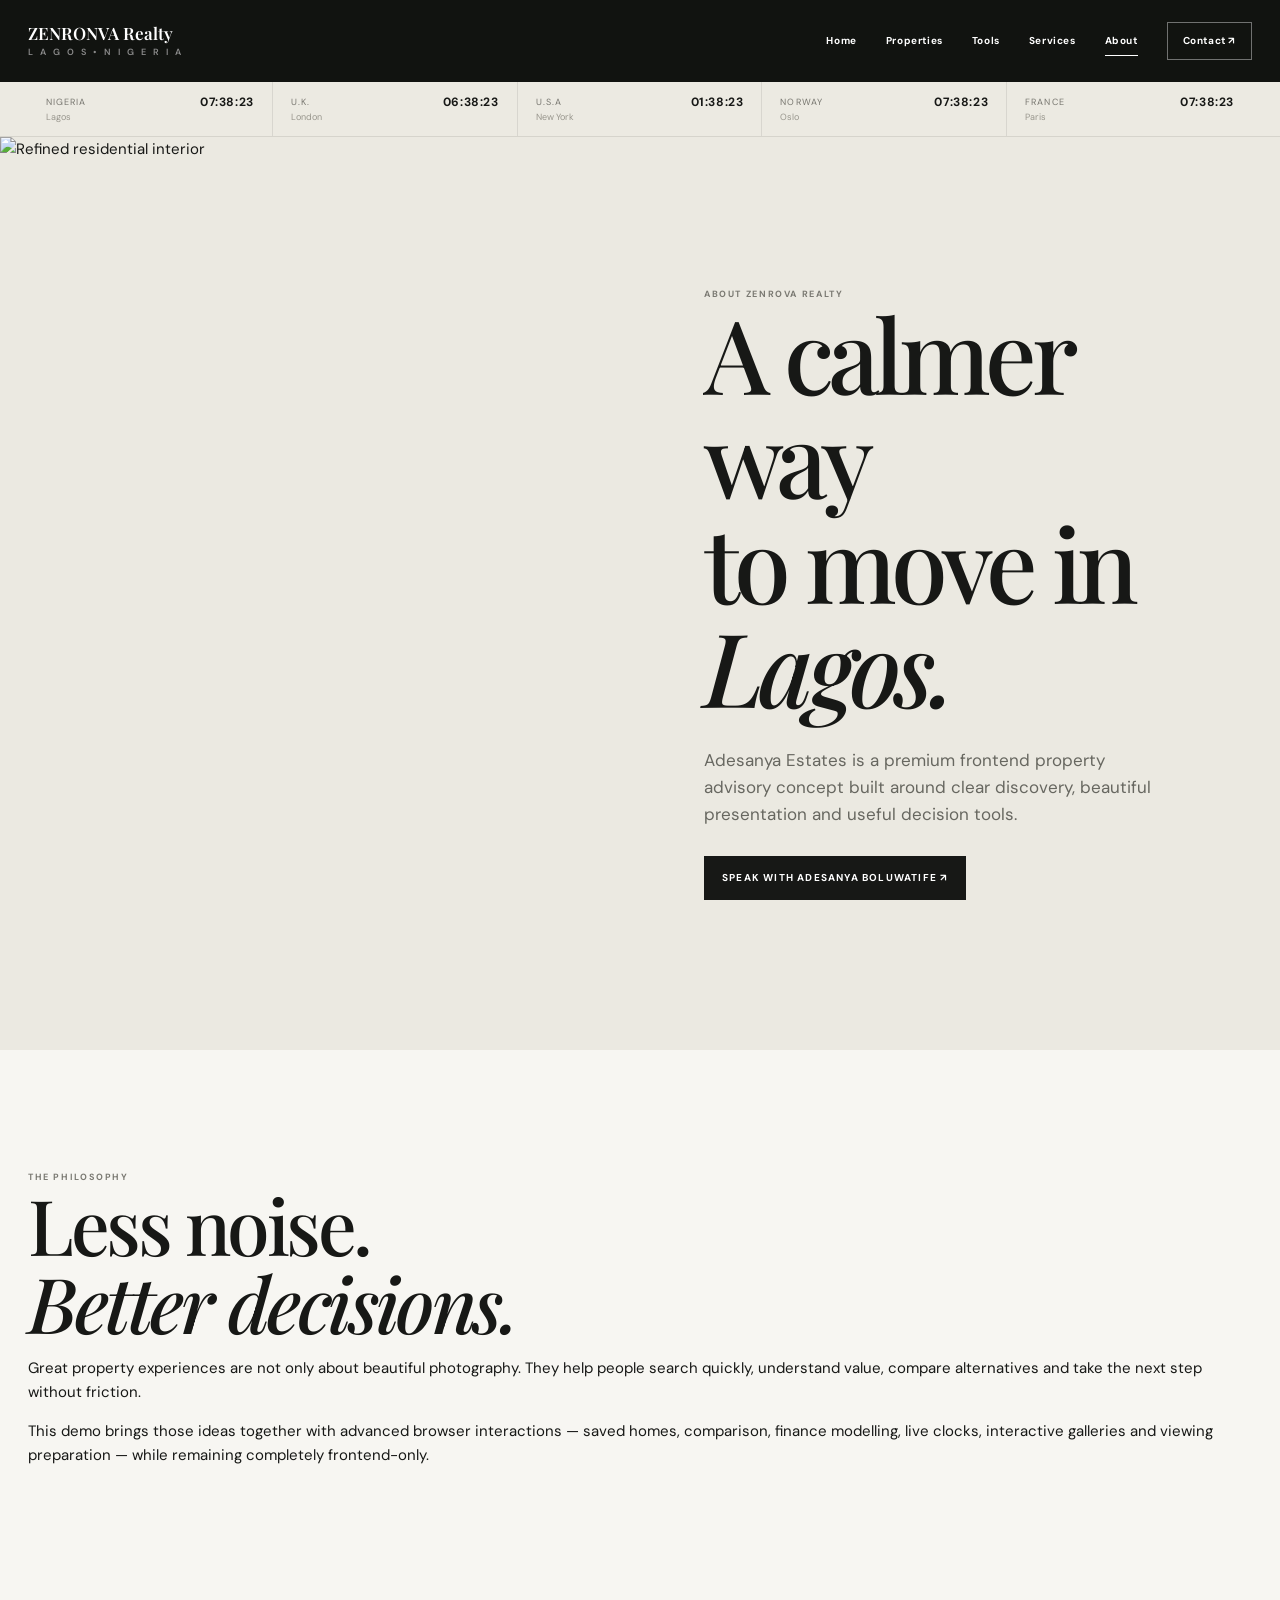
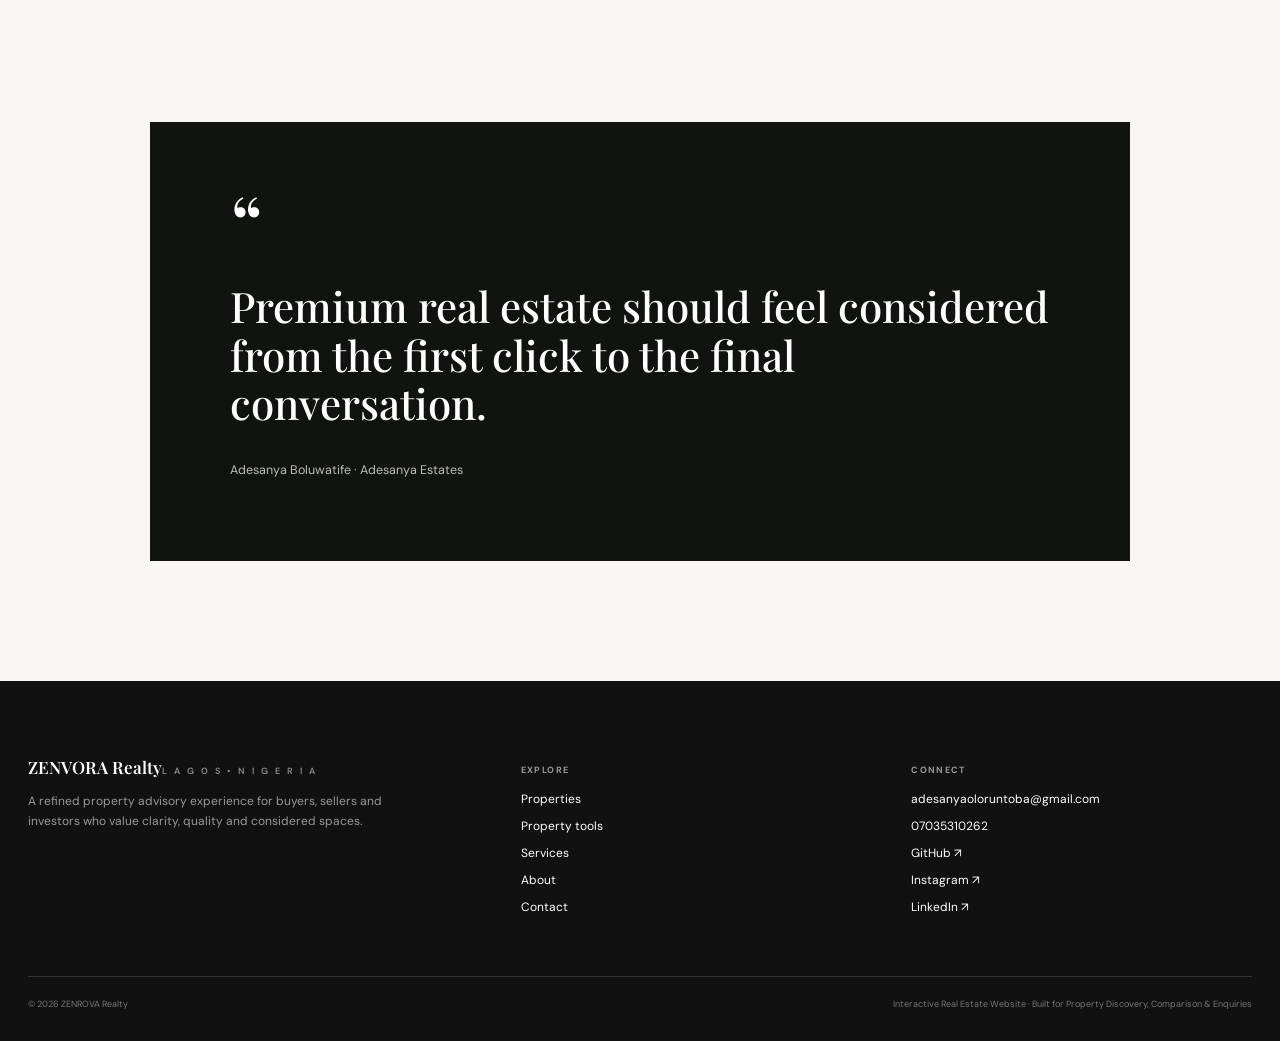
==== about.html @ c03d4b24 "Add files via upload" ====
<!doctype html>
<html lang="en">

<head>
    <meta charset="utf-8">
    <meta name="viewport" content="width=device-width,initial-scale=1">
    <meta name="description" content="About Adesanya Estates and Adesanya Boluwatife.">
    <title>About — ZENROVA Realty</title>
    <link rel="stylesheet" href="styles.css">
    <link rel="icon" href="assets/images/d3aab230-2fa8-4fbe-bbcf-b0b6bb29197e.png">
</head>

<body data-page="about">
    <div id="site-header"></div>
    <main>
        <section class="about-hero">
            <div class="about-photo"><img
                    src="https://images.unsplash.com/photo-1600566753190-17f0baa2a6c3?auto=format&fit=crop&w=1800&q=88"
                    alt="Refined residential interior"></div>
            <div class="about-intro"><span class="eyebrow">About ZENROVA Realty</span>
                <h1>A calmer way<br>to move in <em>Lagos.</em></h1>
                <p>Adesanya Estates is a premium frontend property advisory concept built around clear discovery,
                    beautiful presentation and useful decision tools.</p><a class="btn btn-dark"
                    href="contact.html">Speak with Adesanya Boluwatife ↗</a>
            </div>
        </section>
        <section class="section container narrow"><span class="eyebrow">The philosophy</span>
            <h2>Less noise.<br><em>Better decisions.</em></h2>
            <p>Great property experiences are not only about beautiful photography. They help people search quickly,
                understand value, compare alternatives and take the next step without friction.</p>
            <p>This demo brings those ideas together with advanced browser interactions — saved homes, comparison,
                finance modelling, live clocks, interactive galleries and viewing preparation — while remaining
                completely frontend-only.</p>
        </section>
        <section class="section">
            <div class="container">
                <div class="quote-card"><span>“</span>
                    <blockquote>Premium real estate should feel considered from the first click to the final
                        conversation.</blockquote><small>Adesanya Boluwatife · Adesanya Estates</small>
                </div>
            </div>
        </section>
    </main>
    <div id="site-footer"></div>
    <script src="assets/data.js"></script>
    <script src="app.js"></script>
</body>

</html>
---- styles.css ----
@import url('https://fonts.googleapis.com/css2?family=DM+Sans:wght@400;500;600;700&family=Playfair+Display:ital,wght@0,500;0,600;1,500;1,600&display=swap');

:root {
    --ink: #171816;
    --muted: #686861;
    --paper: #f7f6f2;
    --soft: #ebe9e1;
    --line: #d7d5ce;
    --dark: #111310;
    --accent: #b7a98c;
    --scroll-progress: 0%;
    --ease: cubic-bezier(.2, .75, .2, 1)
}

* {
    box-sizing: border-box
}

html {
    scroll-behavior: smooth
}

body {
    margin: 0;
    background: var(--paper);
    color: var(--ink);
    font-family: "DM Sans", Arial, sans-serif;
    font-size: 15px;
    line-height: 1.6
}

body:before {
    content: "";
    position: fixed;
    z-index: 9999;
    top: 0;
    left: 0;
    height: 2px;
    width: var(--scroll-progress);
    background: var(--ink);
    transition: width .1s linear
}

body.page-leaving {
    opacity: .92
}

a {
    color: inherit;
    text-decoration: none
}

button,
input,
select,
textarea {
    font: inherit
}

button {
    cursor: pointer;
    border: 0
}

img {
    display: block;
    width: 100%;
    object-fit: cover
}

.container {
    width: min(100% - 56px, 1240px);
    margin: auto
}

.section {
    padding: 120px 0
}

.eyebrow {
    display: block;
    font-size: 9px;
    letter-spacing: .18em;
    text-transform: uppercase;
    font-weight: 700;
    color: #7a7972
}

.eyebrow.light {
    color: #bdbdb5
}

h1,
h2,
h3 {
    font-family: "Playfair Display", Georgia, serif;
    font-weight: 500;
    line-height: 1.02;
    margin: 0
}

h1 {
    font-size: clamp(58px, 8vw, 118px);
    letter-spacing: -.055em
}

h2 {
    font-size: clamp(46px, 6vw, 82px);
    letter-spacing: -.045em
}

h3 {
    font-size: 32px
}

em {
    font-style: italic
}

.text-link {
    font-size: 11px;
    text-transform: uppercase;
    letter-spacing: .1em;
    border-bottom: 1px solid #999;
    padding-bottom: 4px
}

.text-link.light {
    color: #fff;
    border-color: #aaa
}

.btn {
    display: inline-flex;
    align-items: center;
    justify-content: center;
    gap: 18px;
    padding: 14px 18px;
    font-size: 10px;
    letter-spacing: .12em;
    text-transform: uppercase;
    font-weight: 700;
    transition: transform .25s var(--ease), background .25s, color .25s
}

.btn:hover {
    transform: translateY(-2px)
}

.btn-dark {
    background: var(--ink);
    color: #fff
}

.btn-light {
    background: #fff;
    color: var(--ink)
}

.btn-outline {
    border: 1px solid #999
}

.btn.small {
    padding: 10px 13px
}

.outline-pill {
    background: transparent;
    border: 1px solid #c8c6be;
    border-radius: 999px;
    padding: 9px 13px;
    font-size: 10px;
    letter-spacing: .06em
}

.hidden {
    display: none !important
}

/* Header + world clocks */
.site-header{
    position:fixed;
    top:0;
    left:0;
    width:100%;
    z-index:80;
    color:#fff;
    background:#111310;
    transition:background .35s,backdrop-filter .35s
}

.site-header.scrolled {
    background: #f7f6f2eF;
    color: var(--ink);
    backdrop-filter: blur(18px);
    box-shadow: 0 1px 0 #0000000a
}

.nav {
    height: 82px;
    display: flex;
    align-items: center;
    justify-content: space-between
}

.brand {
    display: inline-flex;
    flex-direction: column;
    align-items: flex-start;
    gap: 6px;
    text-decoration: none;
    color: inherit;
}

.brand strong {
    font-family: "Playfair Display", serif;
    font-size: 17px;
    font-weight: 600;
    line-height: 1;
}

.brand small {
    font-family: "DM Sans", sans-serif;
    font-size: 9px;
    font-weight: 600;
    letter-spacing: 0.28em;
    line-height: 1;
    color: #8a8a8a;
}

.nav-links {
    display: flex;
    align-items: center;
    gap: 29px
}

.nav-links a {
    font-size: 10px;
    font-weight: 700;
    letter-spacing: .06em;
    position: relative
}

.nav-links a:not(.nav-cta):after {
    content: "";
    position: absolute;
    left: 0;
    right: 100%;
    bottom: -7px;
    height: 1px;
    background: currentColor;
    transition: right .3s
}

.nav-links a:hover:after,
.nav-links a.active:after {
    right: 0
}

.nav-cta {
    border: 1px solid #ffffff66;
    padding: 10px 15px
}

.scrolled .nav-cta {
    border-color: #aaa
}

.menu-btn {
    display: none;
    background: transparent;
    color: inherit;
    font-size: 22px
}

.world-clock-strip {
    position: relative;
    margin-top: 82px;
    background: #eceae2;
    border-bottom: 1px solid #d6d4cc;
    z-index: 40
}

.clock-row {
    display: grid;
    grid-template-columns: repeat(5, 1fr)
}

.clock-item {
    padding: 11px 18px;
    border-right: 1px solid #d8d6cf;
    display: grid;
    grid-template-columns: auto 1fr;
    column-gap: 10px;
    align-items: center
}

.clock-item:last-child {
    border: 0
}

.clock-item span {
    font-size: 9px;
    text-transform: uppercase;
    letter-spacing: .12em;
    color: #77766f
}

.clock-item strong {
    font-size: 12px;
    letter-spacing: .05em;
    text-align: right
}

.clock-item small {
    grid-column: 1/-1;
    color: #98968d;
    font-size: 9px;
    margin-top: -2px
}

/* Home */
.hero {
    min-height: 820px;
    position: relative;
    color: #fff;
    display: flex;
    align-items: flex-end;
    overflow: hidden
}

.hero-media {
    position: absolute;
    inset: 0
}

.hero-media img {
    height: 100%;
    transform: scale(1.04);
    animation: heroIn 1.4s var(--ease) both
}

.hero-shade {
    position: absolute;
    inset: 0;
    background: linear-gradient(180deg, #0005 0%, #0001 40%, #0009 100%)
}

.hero-content {
    position: relative;
    padding: 120px 0 110px
}

.hero-content h1 {
    max-width: 850px;
    margin: 12px 0 22px
}

.hero-content p {
    max-width: 600px;
    color: #e4e4dd;
    font-size: 18px
}

.hero-actions {
    display: flex;
    align-items: center;
    gap: 25px;
    margin-top: 32px
}

.hero-scroll {
    position: absolute;
    right: 28px;
    bottom: 30px;
    font-size: 9px;
    letter-spacing: .14em;
    writing-mode: vertical-rl
}

.search-panel-wrap {
    margin-top: -1px;
    background: var(--paper);
    position: relative;
    z-index: 5
}

.search-panel {
    display: grid;
    grid-template-columns: 1.6fr 1fr 1fr auto;
    gap: 20px;
    align-items: end;
    padding: 25px;
    background: #fff;
    box-shadow: 0 20px 60px #00000010
}

.search-intro strong {
    display: block;
    font: 500 25px "Playfair Display";
    margin-top: 7px
}

.search-panel label,
.filter-field>span,
.contact-form label {
    display: block;
    font-size: 9px;
    text-transform: uppercase;
    letter-spacing: .13em;
    color: #777
}

.search-panel select,
.filter-field input,
.filter-field select {
    display: block;
    width: 100%;
    border: 0;
    border-bottom: 1px solid #aaa;
    background: transparent;
    padding: 10px 0;
    outline: 0
}

.section-head {
    display: flex;
    justify-content: space-between;
    align-items: end;
    margin-bottom: 55px
}

.section-head h2 {
    margin-top: 8px
}

.property-grid {
    display: grid;
    grid-template-columns: repeat(3, 1fr);
    gap: 50px 25px
}

.property-card {
    min-width: 0;
    position: relative;
    transform: perspective(900px) rotateX(var(--rx, 0)) rotateY(var(--ry, 0));
    transition: transform .45s var(--ease), box-shadow .45s
}

.property-card:hover {
    z-index: 2;
    box-shadow: 0 22px 50px #00000012
}

.property-media-wrap {
    position: relative
}

.property-image {
    height: 430px;
    position: relative;
    overflow: hidden;
    background: #ddd;
    display: block
}

.property-image img {
    height: 100%;
    transition: transform .8s var(--ease), filter .5s
}

.property-card:hover .property-image img {
    transform: scale(1.05)
}

.property-badge {
    position: absolute;
    top: 16px;
    left: 16px;
    background: #f7f6f2;
    padding: 7px 10px;
    font-size: 9px;
    font-weight: 700;
    letter-spacing: .12em;
    text-transform: uppercase
}

.image-count {
    position: absolute;
    right: 16px;
    bottom: 16px;
    background: #111b;
    color: #fff;
    padding: 6px 9px;
    font-size: 9px;
    letter-spacing: .08em
}

.heart {
    position: absolute;
    right: 16px;
    top: 16px;
    width: 38px;
    height: 38px;
    border-radius: 50%;
    background: #fff;
    display: grid;
    place-items: center;
    font-size: 16px;
    z-index: 2;
    transition: transform .25s, background .25s, color .25s
}

.heart:hover {
    transform: scale(1.08)
}

.heart.saved {
    background: var(--ink);
    color: #fff
}

.property-info {
    padding: 18px 0
}

.property-meta {
    display: flex;
    justify-content: space-between;
    gap: 15px;
    color: #777;
    font-size: 9px;
    text-transform: uppercase;
    letter-spacing: .09em
}

.property-info h3 {
    font-size: 30px;
    margin: 9px 0
}

.card-desc {
    font-size: 12px;
    color: #777;
    max-width: 480px;
    margin: 0 0 16px
}

.property-bottom {
    display: flex;
    justify-content: space-between;
    align-items: center;
    gap: 15px
}

.price {
    font-size: 15px;
    font-weight: 700
}

.card-actions {
    display: flex;
    align-items: center;
    gap: 14px
}

.compare-btn {
    background: transparent;
    border-bottom: 1px solid #bbb;
    padding: 3px 0;
    font-size: 9px;
    text-transform: uppercase;
    letter-spacing: .08em
}

.compare-btn.selected {
    font-weight: 700;
    border-color: var(--ink)
}

.editorial-band {
    background: var(--soft);
    padding: 120px 0
}

.editorial-grid {
    display: grid;
    grid-template-columns: 1.05fr .95fr;
    gap: 110px;
    align-items: center
}

.editorial-image {
    height: 680px;
    overflow: hidden
}

.editorial-image img {
    height: 100%
}

.editorial-copy p {
    max-width: 500px;
    color: #666;
    margin: 28px 0 32px
}

.stats-grid {
    display: grid;
    grid-template-columns: repeat(4, 1fr);
    border-top: 1px solid #ccc
}

.stats-grid div {
    padding: 34px 15px;
    border-right: 1px solid #ccc
}

.stats-grid div:last-child {
    border: 0
}

.stats-grid strong {
    display: block;
    font: 500 55px "Playfair Display"
}

.stats-grid span {
    font-size: 9px;
    text-transform: uppercase;
    letter-spacing: .1em;
    color: #777
}

.cta-section {
    background: var(--dark);
    color: #fff;
    padding: 130px 0
}

.cta-inner {
    text-align: center
}

.cta-inner h2 {
    margin: 10px auto 35px
}

/* Listing */
.page-hero {
    padding: 125px 0 95px;
    background: var(--soft)
}

.page-hero p {
    max-width: 600px;
    font-size: 17px;
    color: #676760;
    margin-top: 25px
}

.listing-section {
    padding: 40px 0 120px
}

.filters {
    display: grid;
    grid-template-columns: 2fr repeat(5, 1fr) auto;
    gap: 18px;
    align-items: end;
    border-bottom: 1px solid #ccc;
    padding-bottom: 22px
}

.filter-field span {
    display: block;
    margin-bottom: 2px
}

.filter-reset {
    background: none;
    text-transform: uppercase;
    font-size: 9px;
    letter-spacing: .12em;
    padding: 11px 0;
    border-bottom: 1px solid #aaa
}

.advanced-filter-row {
    display: grid;
    grid-template-columns: 1fr 1fr 1fr;
    gap: 18px;
    margin-top: 18px
}

.range-wrap {
    display: grid;
    grid-template-columns: 1fr 1fr;
    gap: 12px
}

.range-wrap input {
    min-width: 0
}

.listing-meta {
    display: flex;
    justify-content: space-between;
    padding: 25px 0;
    font-size: 9px;
    color: #777;
    text-transform: uppercase;
    letter-spacing: .1em
}

.empty-state {
    text-align: center;
    padding: 90px 20px
}

.empty-state p {
    color: #777
}

.favourites-link {
    position: fixed;
    right: 24px;
    bottom: 24px;
    z-index: 70;
    background: #171816;
    color: #fff;
    padding: 13px 15px;
    box-shadow: 0 15px 35px #0003;
    font-size: 10px;
    text-transform: uppercase;
    letter-spacing: .08em
}

.fav-count {
    background: #fff;
    color: #111;
    border-radius: 999px;
    padding: 2px 6px;
    margin-left: 7px
}

.compare-bar {
    position: fixed;
    left: 50%;
    bottom: 20px;
    transform: translate(-50%, 20px);
    opacity: 0;
    pointer-events: none;
    width: min(92%, 850px);
    background: #171816;
    color: #fff;
    padding: 14px 16px;
    z-index: 75;
    display: flex;
    justify-content: space-between;
    align-items: center;
    gap: 20px;
    box-shadow: 0 20px 50px #0004;
    transition: opacity .35s, transform .35s
}

.compare-bar.show {
    opacity: 1;
    transform: translate(-50%, 0);
    pointer-events: auto
}

.compare-bar strong {
    font-size: 11px;
    display: block
}

.compare-bar span {
    font-size: 10px;
    color: #aaa
}

.compare-bar-actions {
    display: flex;
    align-items: center;
    gap: 14px;
    white-space: nowrap
}

.bar-clear {
    background: transparent;
    color: #fff;
    font-size: 10px
}

/* Services */
.service-explorer {
    padding: 100px 0 120px
}

.service-tabs {
    display: grid;
    grid-template-columns: repeat(4, 1fr);
    border-top: 1px solid #ccc
}

.service-tab {
    text-align: left;
    background: transparent;
    border-bottom: 1px solid #ccc;
    padding: 25px 22px 25px 0;
    display: flex;
    flex-direction: column;
    gap: 5px
}

.service-tab.active {
    border-bottom: 2px solid var(--ink)
}

.service-tab span {
    font-size: 9px;
    color: #999;
    letter-spacing: .14em
}

.service-tab strong {
    font: 500 24px "Playfair Display"
}

.service-tab small {
    color: #777;
    font-size: 10px
}

.service-panel {
    margin-top: 30px;
    background: #e8e6de;
    min-height: 500px;
    display: grid;
    grid-template-columns: 1fr 1fr;
    overflow: hidden
}

.service-panel-copy {
    padding: 65px
}

.service-panel-copy h2 {
    font-size: 55px;
    margin: 15px 0 18px
}

.service-panel-copy p {
    max-width: 500px;
    color: #666
}

.service-checks {
    display: grid;
    grid-template-columns: 1fr 1fr;
    gap: 10px 25px;
    margin: 28px 0
}

.service-checks span {
    font-size: 11px
}

.service-panel-visual {
    position: relative;
    background: linear-gradient(135deg, #2a2d29, #111310);
    display: grid;
    place-items: center;
    transform: perspective(1000px) rotateX(var(--rx, 0)) rotateY(var(--ry, 0));
    transition: transform .45s var(--ease)
}

.orbit-card {
    width: 260px;
    height: 320px;
    border: 1px solid #ffffff33;
    color: #fff;
    display: flex;
    flex-direction: column;
    justify-content: flex-end;
    padding: 25px;
    transform: rotate(-6deg);
    box-shadow: 0 35px 70px #0005
}

.orbit-card span {
    font: 500 65px "Playfair Display";
    margin-bottom: auto
}

.orbit-card strong {
    font: 500 28px "Playfair Display"
}

.orbit-card small {
    color: #aaa
}

.floating-stat {
    position: absolute;
    right: 30px;
    top: 30px;
    background: #f4f2eb;
    color: #111;
    padding: 18px 20px;
    display: flex;
    flex-direction: column
}

.floating-stat strong {
    font: 500 28px "Playfair Display"
}

.floating-stat span {
    font-size: 9px;
    text-transform: uppercase;
    letter-spacing: .1em;
    color: #777
}

.process-grid {
    display: grid;
    grid-template-columns: repeat(4, 1fr);
    gap: 1px;
    background: #ccc;
    margin-top: 70px
}

.process-grid article {
    background: var(--paper);
    padding: 35px
}

.process-grid span {
    font-size: 9px;
    color: #999
}

.process-grid h3 {
    font-size: 26px;
    margin: 50px 0 12px
}

.process-grid p {
    font-size: 12px;
    color: #777
}

/* Tools */
.tools-intro {
    padding: 100px 0 65px
}

.tools-grid {
    display: grid;
    grid-template-columns: 1fr 1fr;
    gap: 25px;
    padding-bottom: 120px
}

.tool-card {
    background: #fff;
    border: 1px solid #e0ded6;
    padding: 35px;
    box-shadow: 0 15px 40px #00000006
}

.tool-card h2 {
    font-size: 43px;
    margin: 8px 0 12px
}

.tool-card p {
    font-size: 12px;
    color: #777;
    max-width: 500px
}

.tool-fields {
    display: grid;
    grid-template-columns: 1fr 1fr;
    gap: 18px;
    margin: 25px 0
}

.tool-fields label {
    font-size: 9px;
    text-transform: uppercase;
    letter-spacing: .12em;
    color: #777
}

.tool-fields input,
.tool-fields select {
    width: 100%;
    padding: 11px 0;
    border: 0;
    border-bottom: 1px solid #aaa;
    background: transparent;
    outline: 0
}

.tool-result {
    background: #efede5;
    padding: 24px;
    margin-top: 20px
}

.tool-result strong {
    display: block;
    font: 500 44px "Playfair Display"
}

.result-grid {
    display: grid;
    grid-template-columns: repeat(3, 1fr);
    gap: 12px;
    margin-top: 20px
}

.result-grid div {
    border-top: 1px solid #ccc;
    padding-top: 10px
}

.result-grid b {
    display: block;
    font-size: 14px
}

.result-grid small {
    color: #777;
    font-size: 9px;
    text-transform: uppercase
}

.bar-chart {
    display: flex;
    height: 14px;
    margin-top: 22px;
    background: #ddd
}

.bar-segment {
    height: 100%
}

.bar-segment.principal {
    background: #272a26
}

.bar-segment.interest {
    background: #aaa89f
}

.tool-note {
    font-size: 9px;
    color: #888;
    margin-top: 12px
}

.utility-strip {
    background: var(--dark);
    color: #fff;
    padding: 80px 0
}

.utility-grid {
    display: grid;
    grid-template-columns: repeat(3, 1fr);
    gap: 40px
}

.utility-grid h3 {
    font-size: 28px
}

.utility-grid p {
    font-size: 11px;
    color: #aaa
}

/* About/contact */
.about-hero {
    min-height: 750px;
    display: grid;
    grid-template-columns: 1fr 1fr;
    background: var(--soft)
}

.about-photo img {
    height: 100%;
    min-height: 750px
}

.about-intro {
    padding: 150px 10%;
    align-self: center
}

.about-intro p {
    max-width: 470px;
    font-size: 17px;
    color: #676760;
    margin: 28px 0
}

.quote-card {
    background: var(--dark);
    color: #fff;
    padding: 80px;
    max-width: 980px;
    margin: auto
}

.quote-card>span {
    font: 80px "Playfair Display";
    line-height: .5
}

.quote-card blockquote {
    font: 500 42px/1.15 "Playfair Display";
    margin: 20px 0 30px
}

.quote-card small {
    color: #bbb
}

.contact-hero {
    background: var(--dark);
    color: #fff
}

.contact-hero p {
    color: #bbb
}

.contact-layout {
    display: grid;
    grid-template-columns: .8fr 1.2fr;
    gap: 110px;
    padding: 110px 0 140px
}

.contact-details h2 {
    margin: 0 0 40px
}

.contact-details>a,
.contact-details>span {
    display: block;
    margin: 10px 0;
    color: #666
}

.socials {
    display: flex;
    gap: 20px;
    margin-top: 35px
}

.socials a {
    font-size: 12px;
    border-bottom: 1px solid #aaa
}

.contact-form label {
    margin-bottom: 24px
}

.contact-form input,
.contact-form select,
.contact-form textarea {
    display: block;
    width: 100%;
    border: 0;
    border-bottom: 1px solid #bbb;
    background: transparent;
    padding: 13px 0;
    font-size: 15px;
    outline: 0;
    resize: vertical
}

.form-row {
    display: grid;
    grid-template-columns: 1fr 1fr;
    gap: 35px
}

.form-success {
    margin-top: 18px;
    padding: 15px;
    background: #e6eee6;
    font-size: 13px
}

.site-footer {
    background: #111;
    color: #fff;
    padding: 70px 0 30px
}

.footer-grid {
    display: grid;
    grid-template-columns: 1.3fr 1fr 1fr;
    gap: 50px
}

.footer-grid p {
    color: #999;
    max-width: 360px;
    font-size: 12px
}

.footer-grid h4 {
    font-size: 9px;
    text-transform: uppercase;
    letter-spacing: .15em;
    color: #999
}

.footer-grid a {
    display: block;
    margin: 8px 0;
    font-size: 12px
}

.footer-bottom {
    border-top: 1px solid #333;
    margin-top: 50px;
    padding-top: 20px;
    color: #777;
    font-size: 9px;
    display: flex;
    justify-content: space-between
}

/* Detail */
.property-detail-hero {
    padding: 70px 0 40px
}

.property-detail-head {
    display: flex;
    justify-content: space-between;
    align-items: end;
    margin-bottom: 30px
}

.property-detail-head h1 {
    font-size: clamp(52px, 7vw, 92px);
    max-width: 800px
}

.detail-price {
    font-size: 20px;
    white-space: nowrap
}

.detail-actions {
    display: flex;
    gap: 8px;
    margin-top: 20px;
    flex-wrap: wrap
}

.gallery-grid {
    display: grid;
    grid-template-columns: 1.6fr 1fr;
    grid-template-rows: 1fr 1fr;
    gap: 10px;
    height: 720px
}

.gallery-tile {
    position: relative;
    overflow: hidden;
    background: #ddd;
    padding: 0
}

.gallery-tile img {
    height: 100%;
    transition: transform .8s var(--ease)
}

.gallery-tile:hover img {
    transform: scale(1.04)
}

.gallery-main {
    grid-row: 1/3
}

.gallery-tile span {
    position: absolute;
    left: 18px;
    bottom: 18px;
    background: #111d;
    color: #fff;
    padding: 8px 11px;
    font-size: 9px;
    text-transform: uppercase;
    letter-spacing: .1em
}

.detail-layout {
    display: grid;
    grid-template-columns: 1.25fr .75fr;
    gap: 100px;
    padding: 70px 0 120px
}

.detail-stat-row {
    display: grid;
    grid-template-columns: repeat(4, 1fr);
    border-top: 1px solid #ccc;
    border-bottom: 1px solid #ccc;
    margin-bottom: 55px
}

.detail-stat-row div {
    padding: 18px 12px 18px 0;
    border-right: 1px solid #ccc
}

.detail-stat-row div:last-child {
    border: 0
}

.detail-stat-row strong {
    display: block;
    font: 500 29px "Playfair Display"
}

.detail-stat-row span {
    font-size: 9px;
    text-transform: uppercase;
    letter-spacing: .1em;
    color: #777
}

.detail-description {
    font-size: 18px;
    color: #60605a;
    max-width: 720px
}

.feature-list {
    display: grid;
    grid-template-columns: 1fr 1fr;
    border-top: 1px solid #ccc;
    margin-top: 40px
}

.feature-list div {
    padding: 15px 0;
    border-bottom: 1px solid #ccc;
    font-size: 11px
}

.feature-list span {
    float: right;
    color: #888
}

.detail-card {
    background: #e9e7df;
    padding: 30px;
    position: sticky;
    top: 105px
}

.detail-card h3 {
    font-size: 34px;
    margin: 8px 0 20px
}

.detail-card label {
    font-size: 9px;
    text-transform: uppercase;
    letter-spacing: .12em;
    color: #777;
    display: block;
    margin: 14px 0
}

.detail-card input,
.detail-card select {
    width: 100%;
    padding: 12px;
    border: 1px solid #ccc;
    background: #fff
}

.detail-card .btn {
    width: 100%;
    justify-content: space-between;
    margin-top: 15px
}

.mortgage-box {
    margin-top: 28px;
    border-top: 1px solid #ccc;
    padding-top: 20px
}

.mortgage-box>strong {
    font: 500 32px "Playfair Display";
    display: block;
    margin-top: 12px
}

.mortgage-box small {
    display: block;
    color: #777;
    font-size: 10px
}

.mini-calc {
    display: grid;
    grid-template-columns: 1fr 1fr 1fr;
    gap: 8px
}

.mini-calc label {
    font-size: 8px !important;
    margin: 5px 0 !important
}

.neighbourhood-card {
    margin-top: 55px;
    background: #e9e7df;
    padding: 30px;
    display: grid;
    grid-template-columns: 1.2fr .8fr;
    gap: 30px
}

.neighbourhood-card h3 {
    font-size: 30px;
    margin: 8px 0
}

.neighbourhood-card p {
    font-size: 11px;
    color: #777
}

.insight-grid {
    display: grid;
    grid-template-columns: 1fr 1fr;
    gap: 10px
}

.insight-grid span {
    border-top: 1px solid #ccc;
    padding-top: 12px
}

.insight-grid strong {
    display: block;
    font: 500 22px "Playfair Display"
}

.insight-grid small {
    font-size: 8px;
    text-transform: uppercase;
    color: #777
}

.lightbox {
    position: fixed;
    inset: 0;
    background: #080908f5;
    z-index: 200;
    display: flex;
    align-items: center;
    justify-content: center;
    padding: 50px
}

.lightbox figure {
    margin: 0;
    max-width: 90vw;
    max-height: 90vh;
    text-align: center
}

.lightbox img {
    max-height: 82vh;
    width: auto;
    max-width: 90vw
}

.lightbox figcaption {
    color: #bbb;
    font-size: 10px;
    margin-top: 8px
}

.lightbox button {
    position: absolute;
    background: none;
    color: #fff;
    font-size: 36px
}

.lightbox-close {
    right: 25px;
    top: 16px
}

.lightbox-prev {
    left: 25px
}

.lightbox-next {
    right: 25px
}

/* Compare */
.compare-section {
    padding: 90px 0 130px
}

.compare-head {
    display: flex;
    justify-content: space-between;
    align-items: end;
    margin-bottom: 45px
}

.compare-head p {
    color: #777
}

.compare-table-wrap {
    overflow: auto;
    background: #fff
}

.compare-table {
    border-collapse: collapse;
    width: 100%;
    min-width: 760px
}

.compare-table th,
.compare-table td {
    padding: 18px;
    border-bottom: 1px solid #ddd;
    text-align: left;
    vertical-align: top
}

.compare-table th:first-child,
.compare-table td:first-child {
    width: 150px;
    background: #f0eee7
}

.compare-table th img {
    width: 180px;
    height: 130px;
    margin-bottom: 12px
}

.compare-table th strong {
    display: block;
    font: 500 21px "Playfair Display"
}

.compare-table th button {
    margin-top: 8px;
    background: transparent;
    text-transform: uppercase;
    font-size: 8px;
    letter-spacing: .1em;
    border-bottom: 1px solid #aaa
}

/* Motion */
.reveal,
.reveal-card {
    opacity: 0;
    transform: translateY(25px);
    transition: opacity .8s var(--ease), transform .8s var(--ease)
}

.reveal.visible,
.reveal-card.visible {
    opacity: 1;
    transform: perspective(900px) rotateX(var(--rx, 0)) rotateY(var(--ry, 0))
}

.reveal-card:nth-child(2) {
    transition-delay: .06s
}

.reveal-card:nth-child(3) {
    transition-delay: .12s
}

@keyframes heroIn {
    from {
        opacity: 0;
        transform: scale(1.09)
    }

    to {
        opacity: 1;
        transform: scale(1.04)
    }
}

#toast {
    position: fixed;
    left: 50%;
    bottom: 26px;
    transform: translate(-50%, 15px);
    opacity: 0;
    background: #171816;
    color: #fff;
    padding: 13px 18px;
    z-index: 300;
    font-size: 11px;
    box-shadow: 0 15px 40px #0004;
    transition: opacity .25s, transform .25s;
    pointer-events: none
}

#toast.show {
    opacity: 1;
    transform: translate(-50%, 0)
}

@media(prefers-reduced-motion:reduce) {

    *,
    *:before,
    *:after {
        animation: none !important;
        transition: none !important;
        scroll-behavior: auto !important
    }

    .property-card,
    .service-panel-visual {
        transform: none !important
    }
}

@media(max-width:1000px) {
    .container {
        width: min(100% - 36px, 1240px)
    }

    .nav-links {
        display: none;
        position: absolute;
        top: 82px;
        left: 0;
        width: 100%;
        background: #f7f6f2;
        color: #171816;
        padding: 24px 18px;
        flex-direction: column;
        align-items: flex-start;
        gap: 18px;
        box-shadow: 0 15px 30px #0001
    }

    .nav-links.open {
        display: flex
    }

    .menu-btn {
        display: block
    }

    .nav-cta {
        border: 0;
        padding: 0
    }

    .clock-row {
        grid-template-columns: repeat(5, minmax(135px, 1fr));
        overflow: auto
    }

    .clock-item {
        min-width: 135px
    }

    .property-grid {
        grid-template-columns: 1fr 1fr
    }

    .search-panel {
        grid-template-columns: 1fr 1fr
    }

    .search-intro {
        grid-column: 1/-1
    }

    .filters {
        grid-template-columns: 1fr 1fr 1fr
    }

    .filter-field:first-child {
        grid-column: 1/-1
    }

    .advanced-filter-row {
        grid-template-columns: 1fr
    }

    .editorial-grid,
    .detail-layout,
    .contact-layout {
        grid-template-columns: 1fr;
        gap: 55px
    }

    .editorial-image {
        height: 540px
    }

    .service-tabs {
        grid-template-columns: 1fr 1fr
    }

    .service-panel,
    .tools-grid {
        grid-template-columns: 1fr
    }

    .service-panel-visual {
        min-height: 430px
    }

    .process-grid {
        grid-template-columns: 1fr 1fr
    }

    .detail-card {
        position: static
    }

    .footer-grid {
        grid-template-columns: 1fr 1fr
    }

    .gallery-grid {
        height: 580px
    }

    .neighbourhood-card {
        grid-template-columns: 1fr
    }

    .compare-head {
        display: block
    }

    .compare-head button {
        margin-top: 20px
    }
}

@media(max-width:600px) {
    h1 {
        font-size: 55px
    }

    .container {
        width: min(100% - 28px, 1240px)
    }

    .nav {
        height: 72px
    }

    .world-clock-strip {
        margin-top: 72px
    }

    .clock-row {
        width: 100%;
        overflow-x: auto
    }

    .clock-item {
        padding: 10px 12px
    }

    .hero {
        min-height: 690px
    }

    .hero-content {
        padding: 100px 0 75px
    }

    .hero-content p {
        font-size: 15px
    }

    .hero-actions {
        align-items: flex-start;
        flex-direction: column
    }

    .search-panel {
        grid-template-columns: 1fr;
        padding: 18px
    }

    .search-intro {
        grid-column: auto
    }

    .section {
        padding: 85px 0
    }

    .property-grid {
        grid-template-columns: 1fr;
        gap: 35px
    }

    .property-image {
        height: 430px
    }

    .section-head {
        display: block
    }

    .section-head .text-link {
        display: inline-block;
        margin-top: 20px
    }

    .editorial-band {
        padding: 70px 0
    }

    .editorial-image {
        height: 400px
    }

    .stats-grid {
        grid-template-columns: 1fr 1fr
    }

    .stats-grid strong {
        font-size: 40px
    }

    .cta-section {
        padding: 90px 0
    }

    .page-hero {
        padding: 100px 0 65px
    }

    .filters {
        grid-template-columns: 1fr
    }

    .filter-field:first-child {
        grid-column: auto
    }

    .service-tabs {
        grid-template-columns: 1fr
    }

    .service-panel-copy {
        padding: 35px
    }

    .service-panel-copy h2 {
        font-size: 43px
    }

    .service-checks {
        grid-template-columns: 1fr
    }

    .process-grid {
        grid-template-columns: 1fr
    }

    .tool-fields {
        grid-template-columns: 1fr
    }

    .result-grid {
        grid-template-columns: 1fr
    }

    .utility-grid {
        grid-template-columns: 1fr
    }

    .about-hero {
        grid-template-columns: 1fr
    }

    .about-photo img {
        min-height: 500px;
        height: 500px
    }

    .about-intro {
        padding: 75px 0
    }

    .quote-card {
        padding: 45px 25px
    }

    .quote-card blockquote {
        font-size: 30px
    }

    .form-row {
        grid-template-columns: 1fr;
        gap: 0
    }

    .contact-layout {
        padding: 75px 0
    }

    .property-detail-hero {
        padding-top: 45px
    }

    .property-detail-head {
        display: block
    }

    .detail-price {
        display: block;
        margin-top: 18px
    }

    .gallery-grid {
        height: 480px;
        grid-template-columns: 1fr 1fr;
        grid-template-rows: 280px 190px
    }

    .gallery-main {
        grid-column: 1/-1;
        grid-row: auto
    }

    .detail-stat-row {
        grid-template-columns: 1fr 1fr
    }

    .detail-stat-row div:nth-child(2) {
        border-right: 0
    }

    .mini-calc {
        grid-template-columns: 1fr 1fr 1fr
    }

    .compare-bar {
        bottom: 12px
    }

    .compare-bar span {
        display: none
    }

    .compare-bar-actions {
        gap: 8px
    }

    .favourites-link {
        right: 12px;
        bottom: 12px
    }

    .footer-grid {
        grid-template-columns: 1fr
    }

    .footer-bottom {
        display: block
    }

    .footer-bottom span {
        display: block;
        margin-top: 10px
    }
}
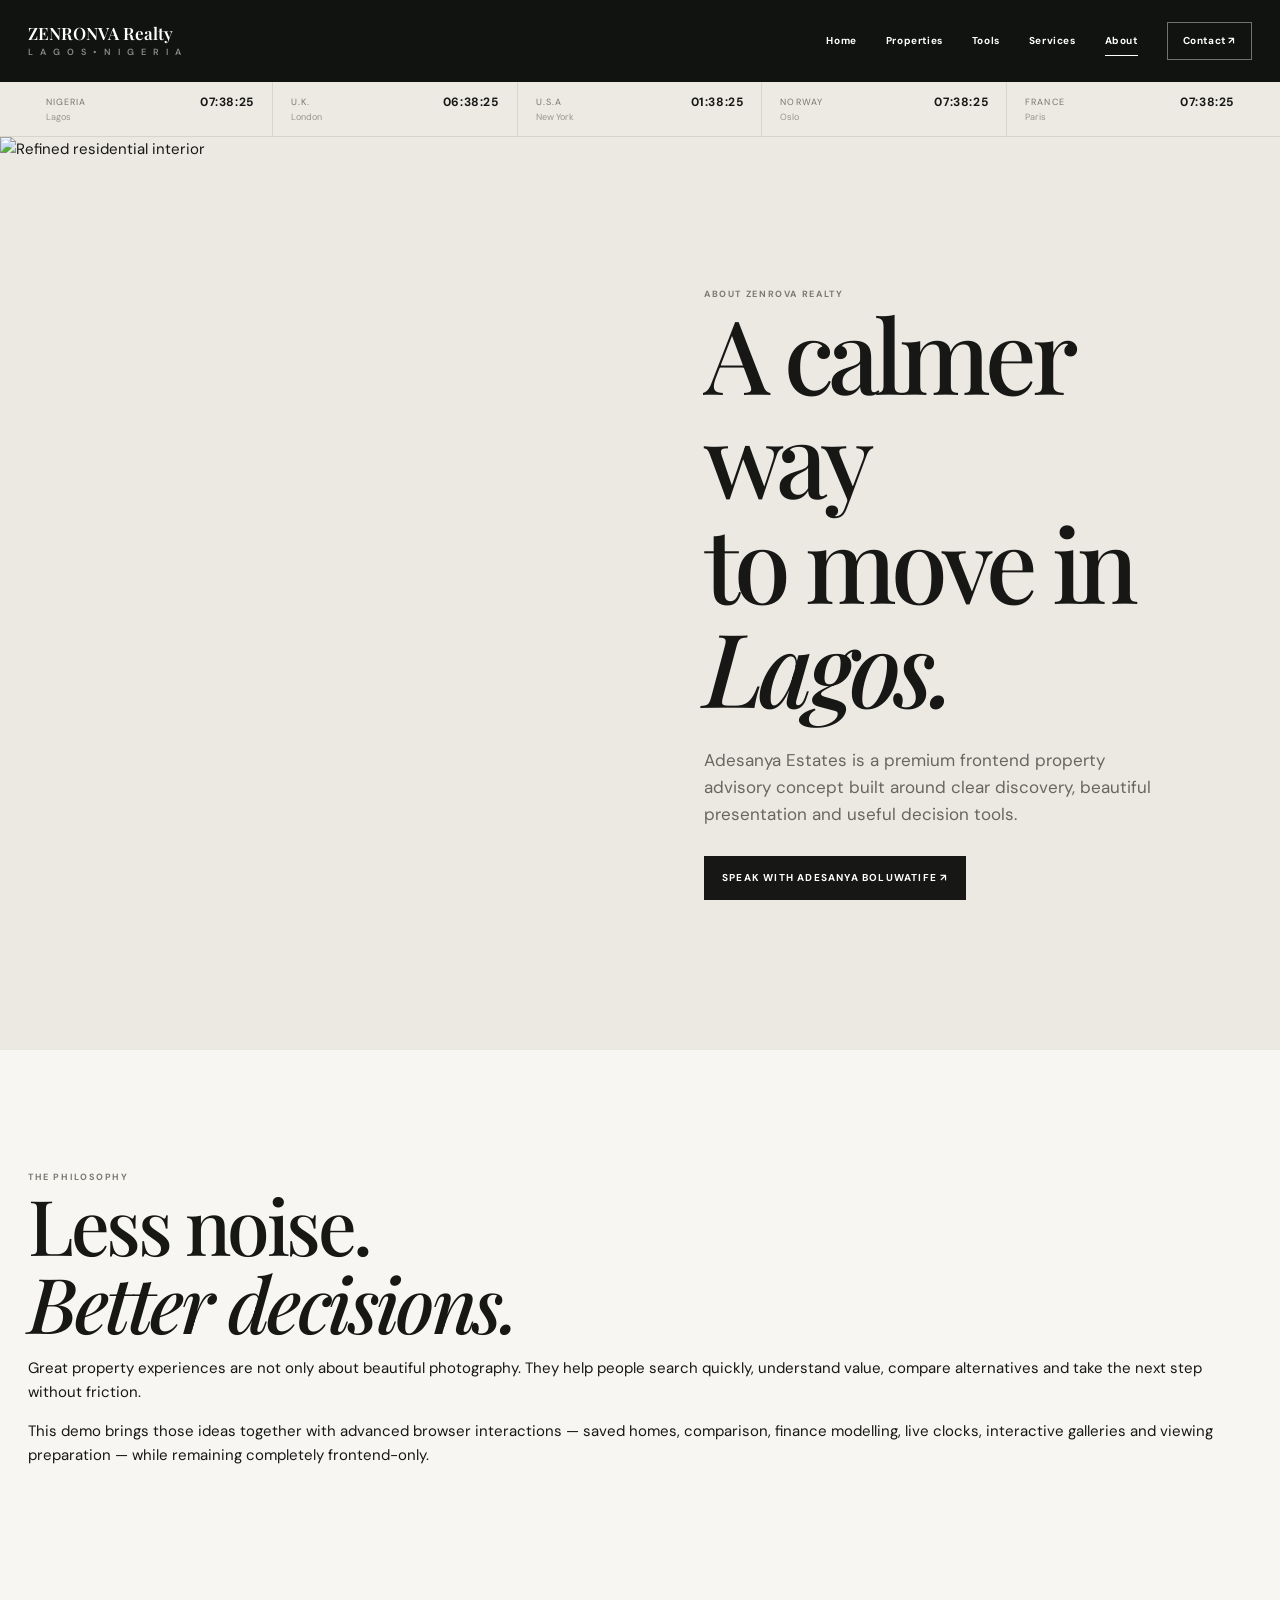
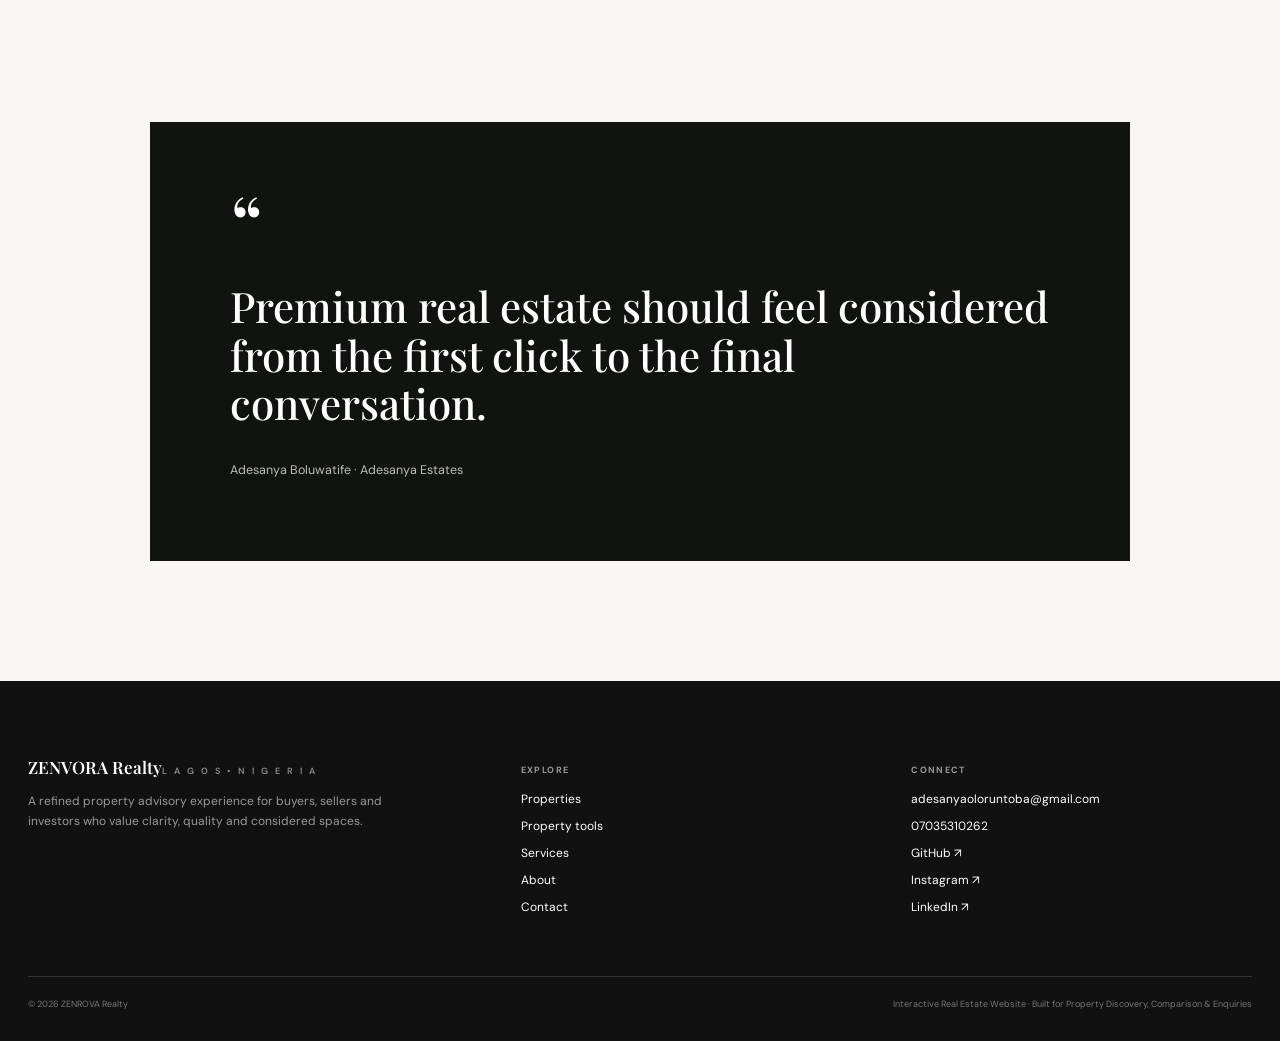
==== commit 70f98779: "Update about.html" ====
--- a/about.html
+++ b/about.html
@@ -4,10 +4,10 @@
 <head>
     <meta charset="utf-8">
     <meta name="viewport" content="width=device-width,initial-scale=1">
-    <meta name="description" content="About Adesanya Estates and Adesanya Boluwatife.">
+    <meta name="description" content="About ZENROVA Realty.">
     <title>About — ZENROVA Realty</title>
     <link rel="stylesheet" href="styles.css">
-    <link rel="icon" href="assets/images/d3aab230-2fa8-4fbe-bbcf-b0b6bb29197e.png">
+    <link rel="icon" href="Assets/d3aab230-2fa8-4fbe-bbcf-b0b6bb29197e.png">
 </head>
 
 <body data-page="about">
@@ -46,4 +46,4 @@
     <script src="app.js"></script>
 </body>
 
-</html>+</html>
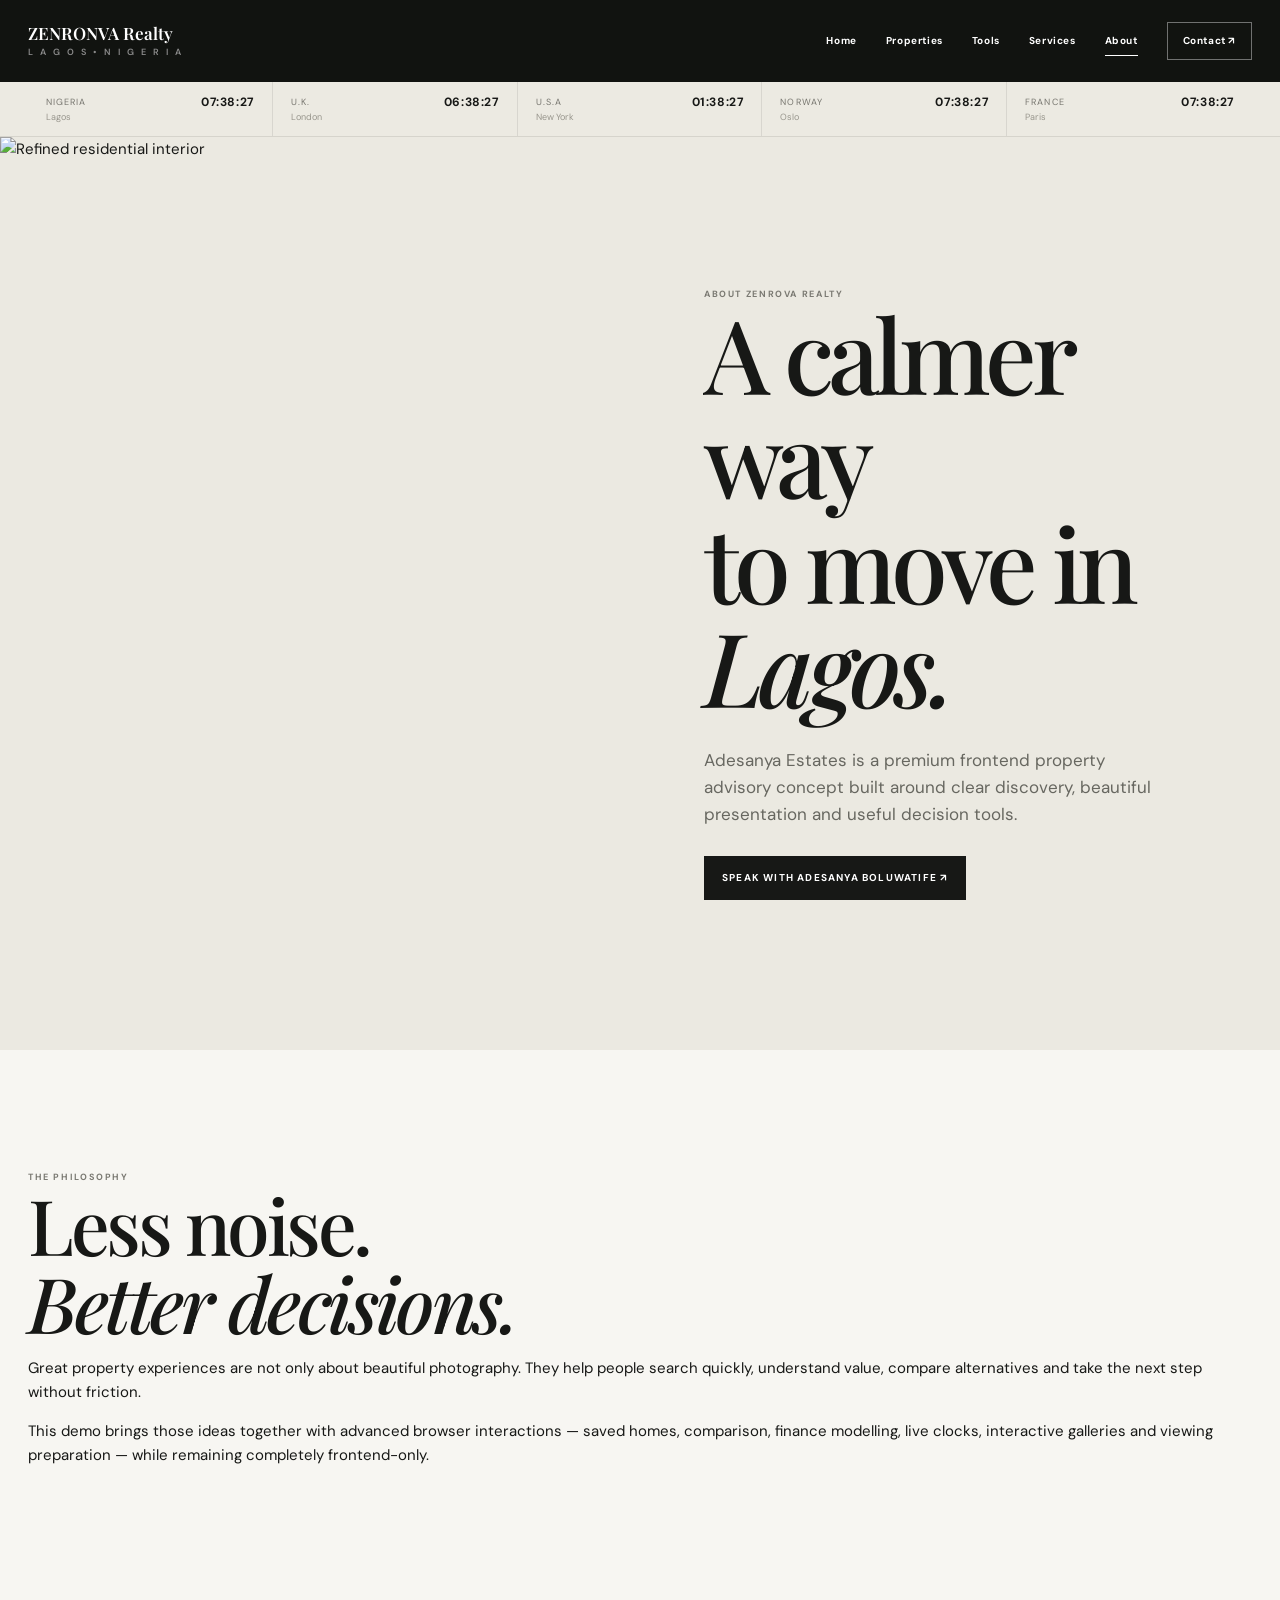
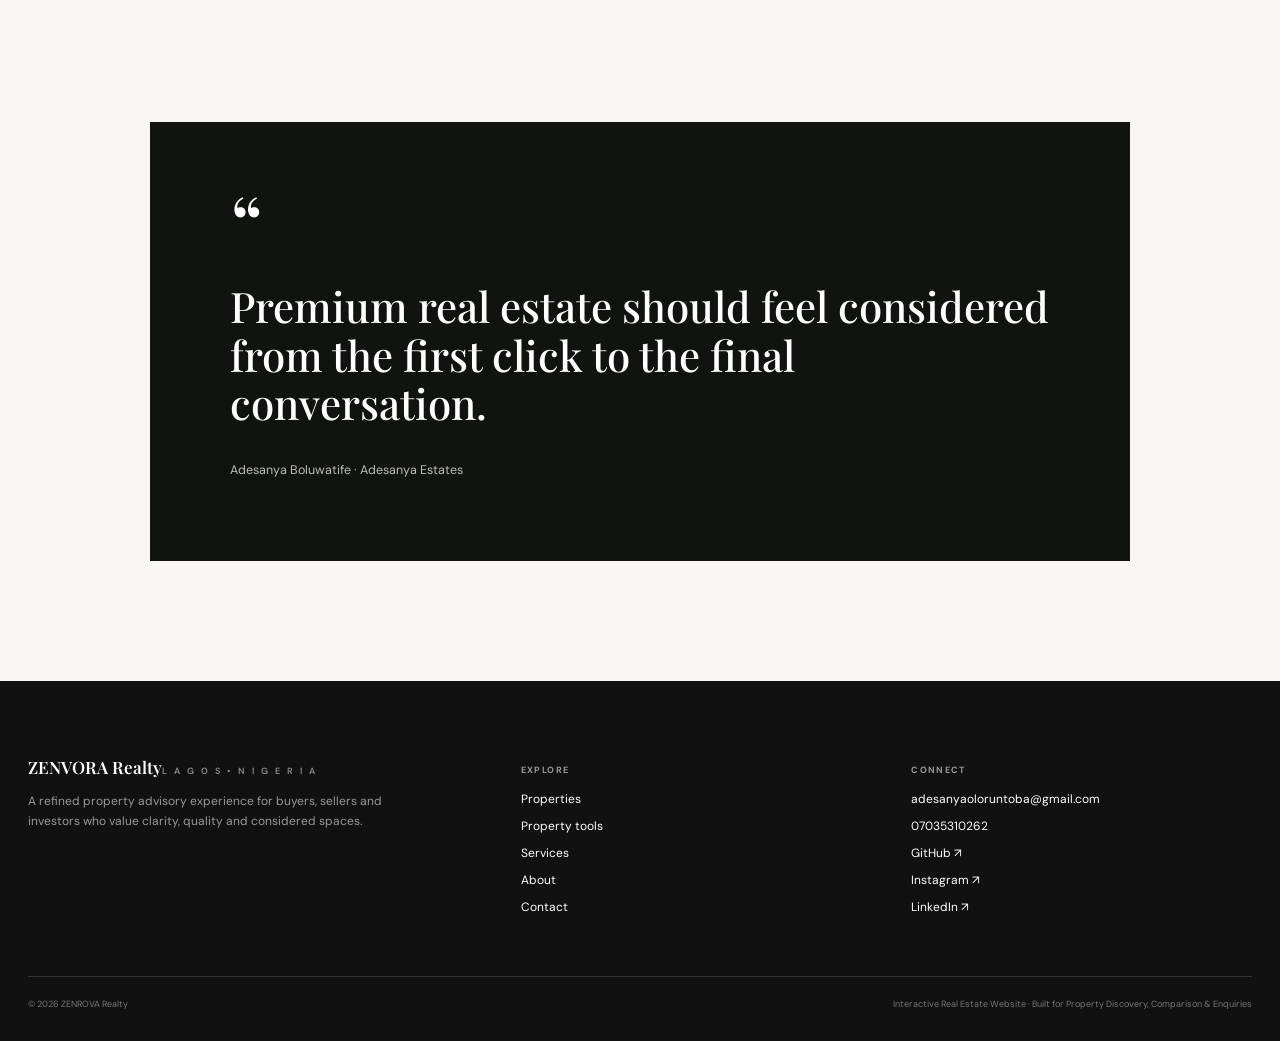
==== commit 71af05c1: "Update about.html" ====
--- a/about.html
+++ b/about.html
@@ -42,7 +42,7 @@
         </section>
     </main>
     <div id="site-footer"></div>
-    <script src="assets/data.js"></script>
+    <script src="Assets/data.js"></script>
     <script src="app.js"></script>
 </body>
 
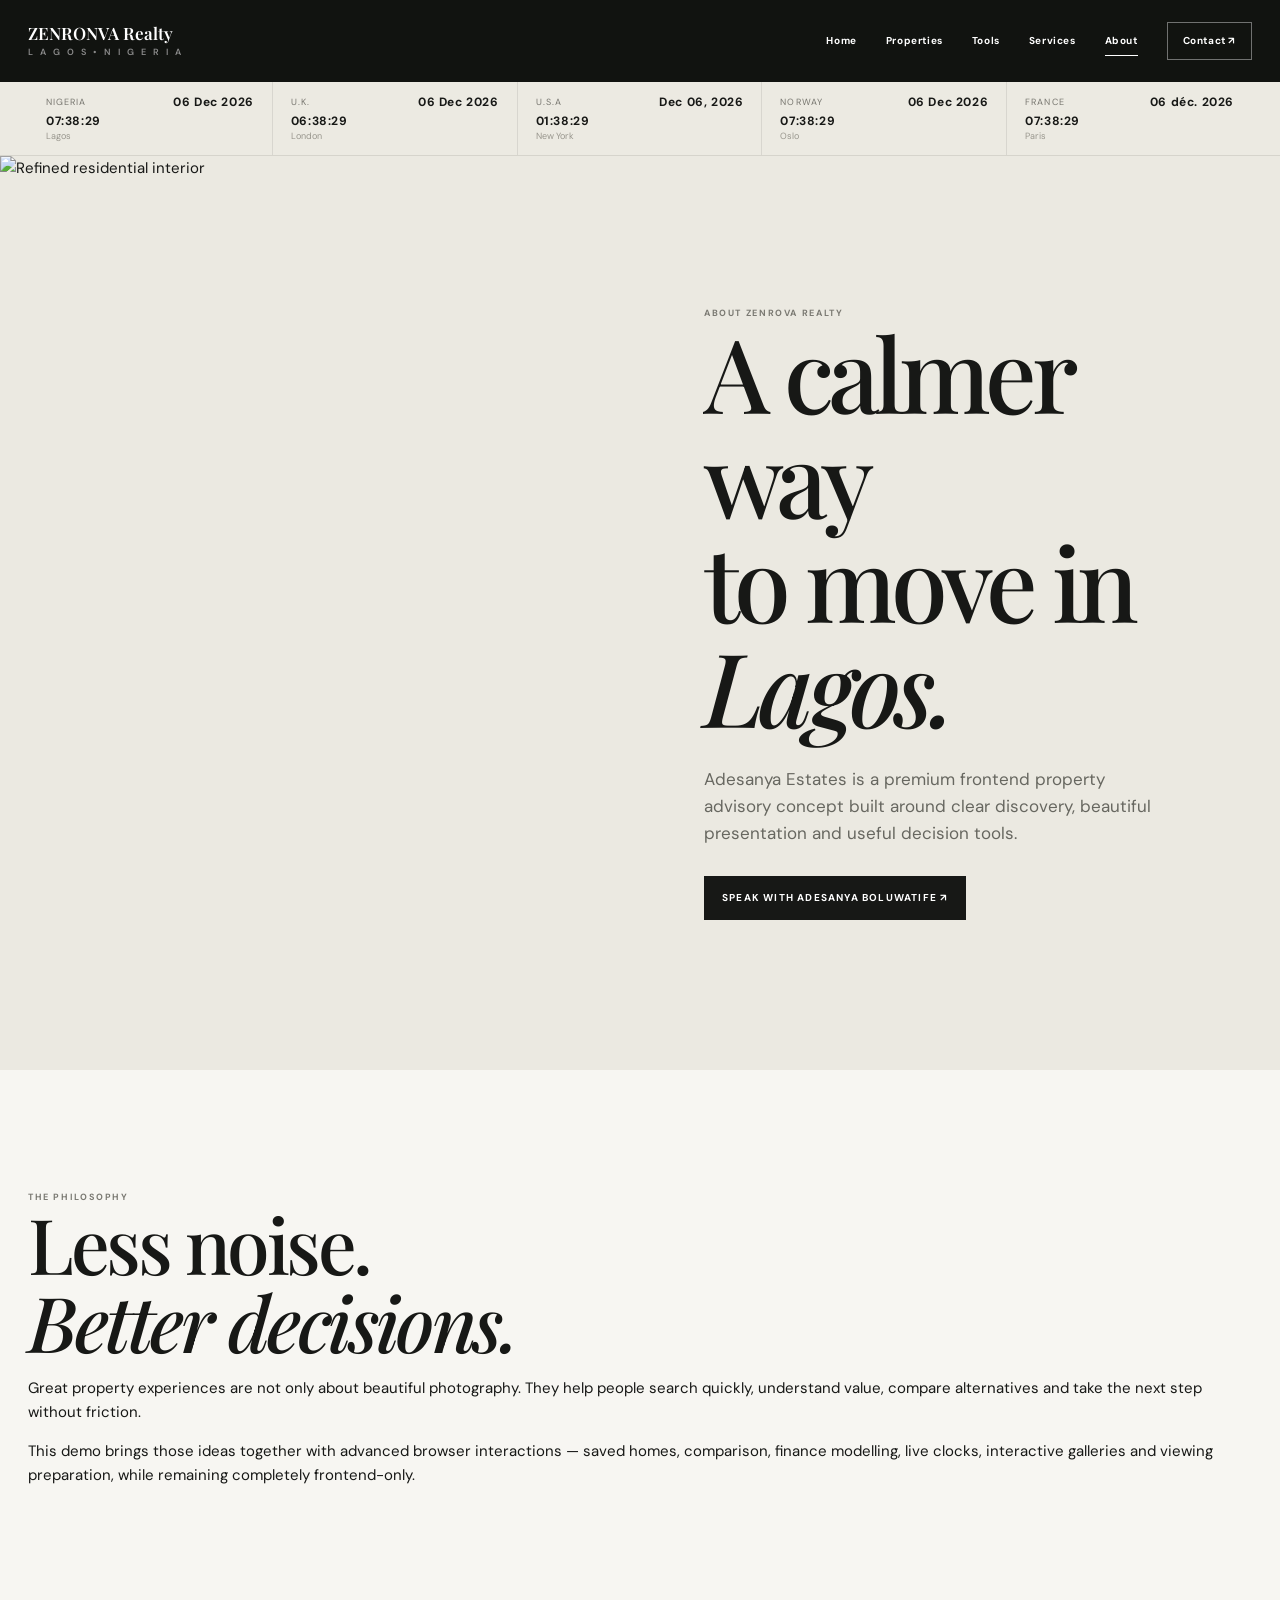
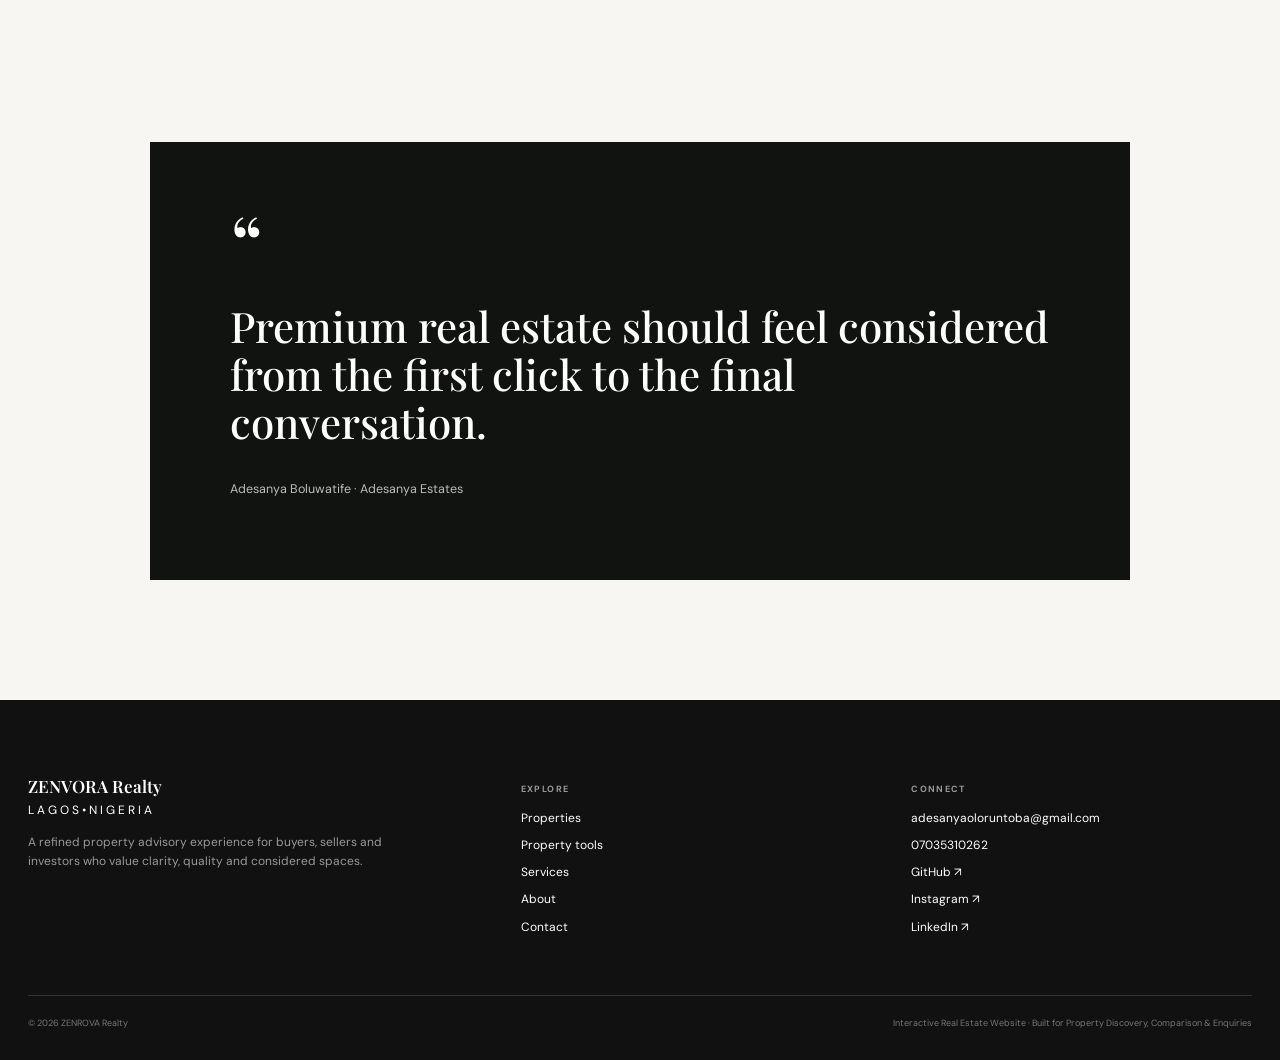
==== commit 019f9faa: "Fix formatting issue in about.html" ====
--- a/about.html
+++ b/about.html
@@ -29,7 +29,7 @@
             <p>Great property experiences are not only about beautiful photography. They help people search quickly,
                 understand value, compare alternatives and take the next step without friction.</p>
             <p>This demo brings those ideas together with advanced browser interactions — saved homes, comparison,
-                finance modelling, live clocks, interactive galleries and viewing preparation — while remaining
+                finance modelling, live clocks, interactive galleries and viewing preparation, while remaining
                 completely frontend-only.</p>
         </section>
         <section class="section">
--- a/styles.css
+++ b/styles.css
@@ -2012,4 +2012,20 @@
         display: block;
         margin-top: 10px
     }
-}+}
+
+/* Fix ZENROVA Realty brand layout */
+.brand {
+    display: flex !important;
+    flex-direction: column !important;
+    align-items: flex-start !important;
+    justify-content: center;
+    gap: 6px;
+}
+
+.brand strong,
+.brand span,
+.brand small {
+    display: block !important;
+    margin: 0;
+}
